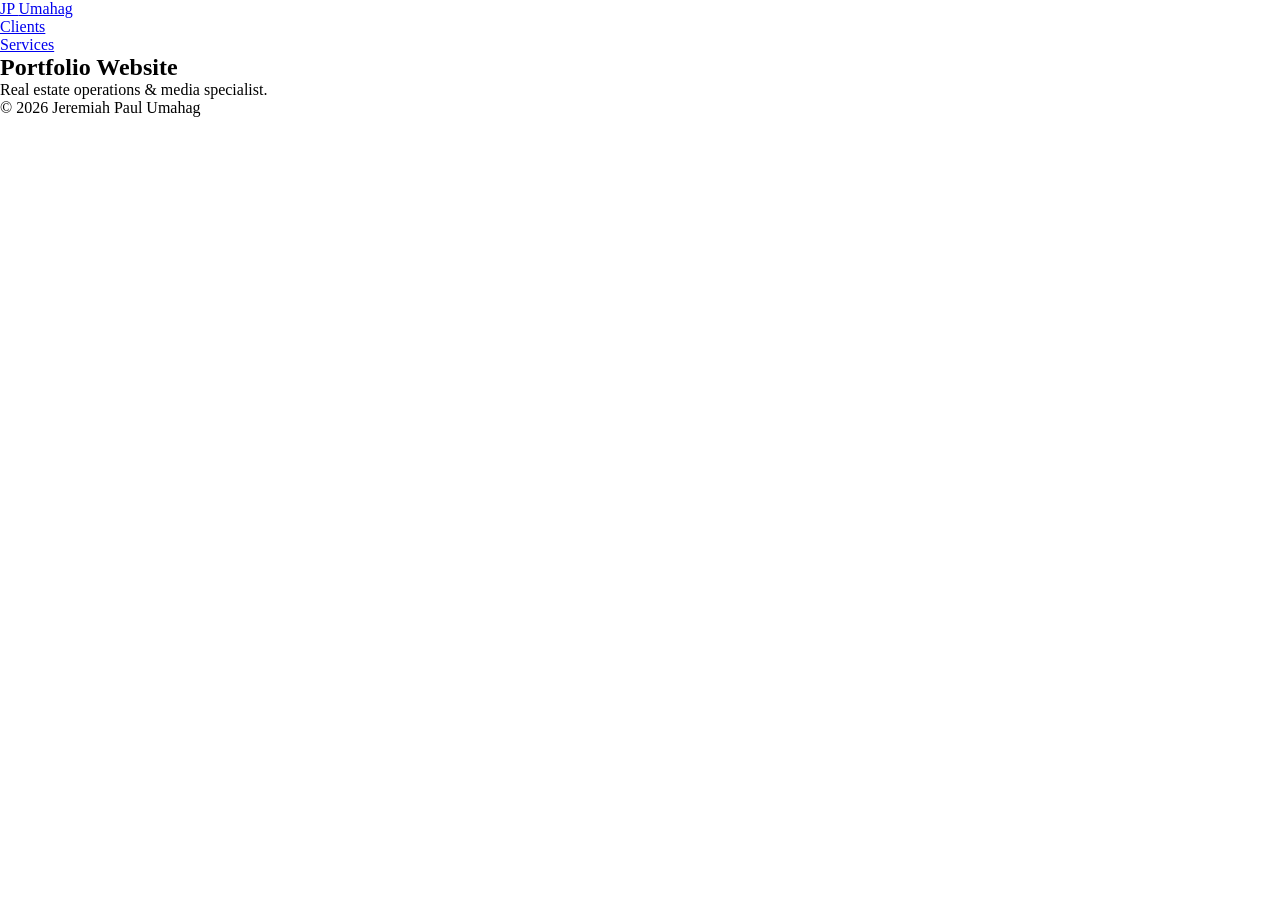
==== index.html @ 82531656 "Initial portfolio setup - copied from jpiuportfolio02" ====
<!DOCTYPE html>
<html lang="en">
<head>
  <meta charset="UTF-8"/>
  <link rel="stylesheet" href="chatbot.css">
  <!-- Google tag (gtag.js) -->
  <script async src="https://www.googletagmanager.com/gtag/js?id=G-P2B50DGMSV"></script>
  <script>
    window.dataLayer = window.dataLayer || [];
    function gtag(){dataLayer.push(arguments);}
    gtag('js', new Date());
    gtag('config', 'G-P2B50DGMSV');
  </script>
  <meta name="viewport" content="width=device-width,initial-scale=1.0"/>
  <title>Jeremiah Paul Umahag — Real Estate Operations & Executive Support Specialist</title>
  <style>
    *,*::before,*::after{box-sizing:border-box;margin:0;padding:0}
    :root{
      --bg:#120F1F;--bg-mid:#171129;--bg-card:#221A4B;
      --violet:#7C3AED;--purple:#A855F7;--lilac:#C084FC;
      --gold:#F59E0B;--gold-dim:#D97706;
      --white:#F8FAFC;--slate:#9CA3AF;--slate-light:#D1D5DB;
      --border-p:rgba(168,85,247,0.22);
      --glow-purple:rgba(168,85,247,0.6);
      --glow-gold:rgba(245,158,11,0.6);
      --black:#111111;--black-alt:#1a1a1a;
      --white-prime:#FFFFFF;
      --silver:#E5E5E5;--silver-dark:#D4D4D4;
      --glow-silver:rgba(229,229,229,0.5);
    }
  </style>
</head>
<body>
<nav><a class="logo" href="index.html">JP <span>Umahag</span></a><ul class="links"><li><a href="clients.html">Clients</a></li><li><a href="services.html">Services</a></li></ul></nav>
<main><section class="hero"><div class="wrap"><h1>Portfolio Website</h1><p>Real estate operations & media specialist.</p></div></section></main>
<footer><div class="wrap">&copy; 2026 Jeremiah Paul Umahag</div></footer>
<script src="chatbot.js" defer></script>
</body>
</html>
---- chatbot.css ----
.ai-chat-launcher{position:fixed;right:20px;bottom:20px;z-index:2147483647;width:58px;height:58px;border:1px solid #f59e0b;background:#191522;color:#fff;border-radius:50%;display:grid;place-items:center;cursor:pointer;transition:all .3s;box-shadow:0 4px 12px rgba(0,0,0,.5)}.ai-chat-launcher:hover{border-color:#fff;box-shadow:0 6px 16px rgba(245,158,11,.4)}.ai-chat-launcher svg{width:24px;height:24px;fill:currentColor}.ai-chat-window{position:fixed;right:20px;bottom:90px;z-index:2147483646;width:380px;max-height:600px;background:#191522;border:1px solid rgba(229,229,229,.2);border-radius:16px;display:flex;flex-direction:column;box-shadow:0 10px 40px rgba(0,0,0,.6);transform:translateY(20px);opacity:0;pointer-events:none;transition:all .3s}.ai-chat-window.is-open{transform:translateY(0);opacity:1;pointer-events:auto}.ai-chat-header{padding:16px;border-bottom:1px solid rgba(229,229,229,.2);display:flex;justify-content:space-between;align-items:center}.ai-chat-title{font-weight:700;color:#fff;font-size:15px}.ai-chat-status{font-size:12px;color:rgba(229,229,229,.6);margin-top:2px}.ai-chat-close{background:none;border:none;color:rgba(229,229,229,.6);font-size:20px;cursor:pointer;transition:color .2s}.ai-chat-close:hover{color:#fff}.ai-chat-messages{flex:1;overflow-y:auto;padding:16px;display:flex;flex-direction:column;gap:12px}.ai-chat-message{padding:10px 14px;border-radius:10px;font-size:13px;line-height:1.5;word-wrap:break-word}.ai-chat-message.user{background:rgba(245,158,11,.2);color:#fff;margin-left:20px;border-radius:10px 0 10px 10px}.ai-chat-message.assistant{background:rgba(229,229,229,.1);color:rgba(229,229,229,.9);margin-right:20px;border-radius:0 10px 10px 10px}.ai-chat-message.typing span{display:inline-block;width:8px;height:8px;background:rgba(229,229,229,.6);border-radius:50%;margin:0 2px;animation:chat-blink .6s infinite}.ai-chat-message.typing span:nth-child(2){animation-delay:.2s}.ai-chat-message.typing span:nth-child(3){animation-delay:.4s}@keyframes chat-blink{0%,100%{opacity:.3}50%{opacity:1}}.ai-chat-form{display:flex;gap:8px;padding:12px;border-top:1px solid rgba(229,229,229,.2)}.ai-chat-input{flex:1;padding:8px 12px;background:rgba(17,17,17,.5);border:1px solid rgba(229,229,229,.2);border-radius:6px;color:#fff;font-size:12px;outline:none}.ai-chat-input::placeholder{color:rgba(229,229,229,.4)}.ai-chat-input:focus{border-color:rgba(245,158,11,.5);box-shadow:0 0 8px rgba(245,158,11,.2)}.ai-chat-send{padding:8px 14px;background:rgba(245,158,11,.2);border:1px solid rgba(245,158,11,.4);color:#f59e0b;border-radius:6px;font-weight:600;font-size:12px;cursor:pointer;transition:all .2s}.ai-chat-send:hover:not(:disabled){background:rgba(245,158,11,.35);border-color:rgba(245,158,11,.6);color:#fff}.ai-chat-send:disabled{opacity:.5;cursor:not-allowed}@media(max-width:480px){.ai-chat-window{width:calc(100vw - 40px);max-height:50vh}}
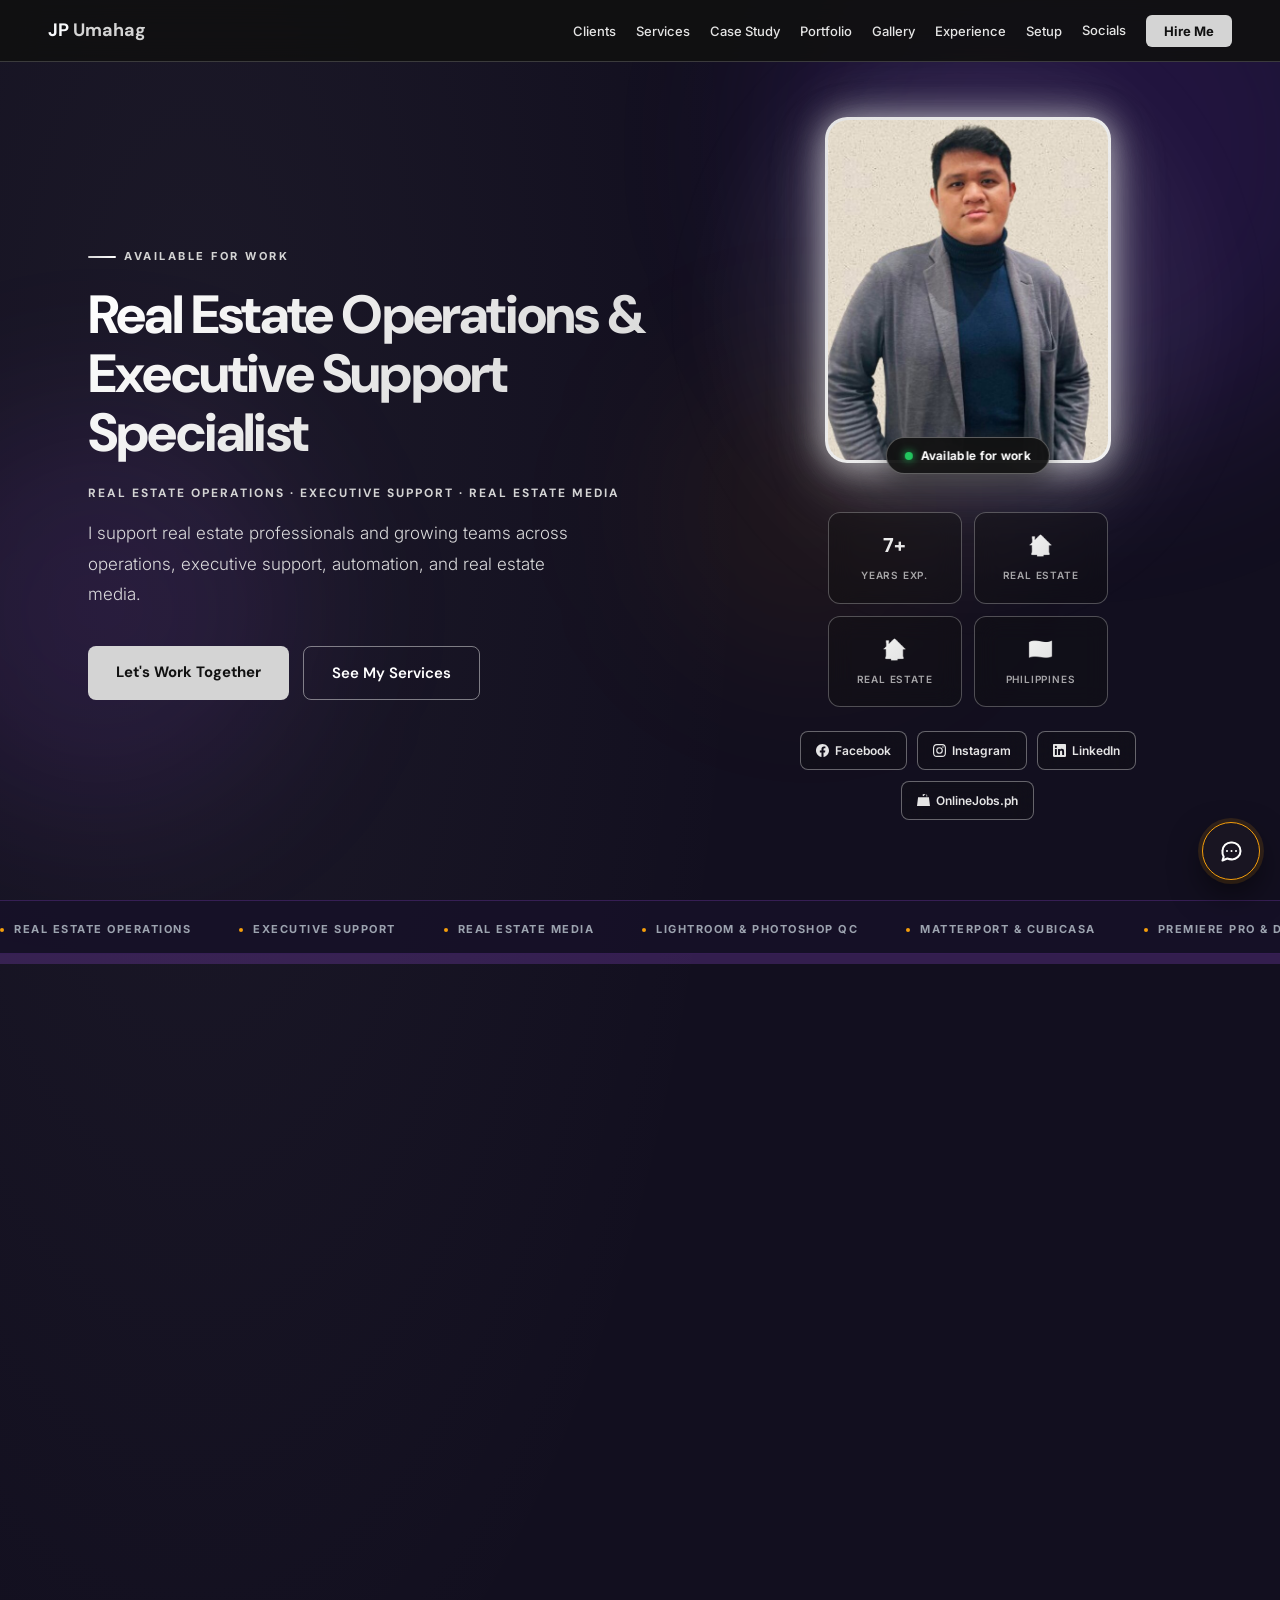
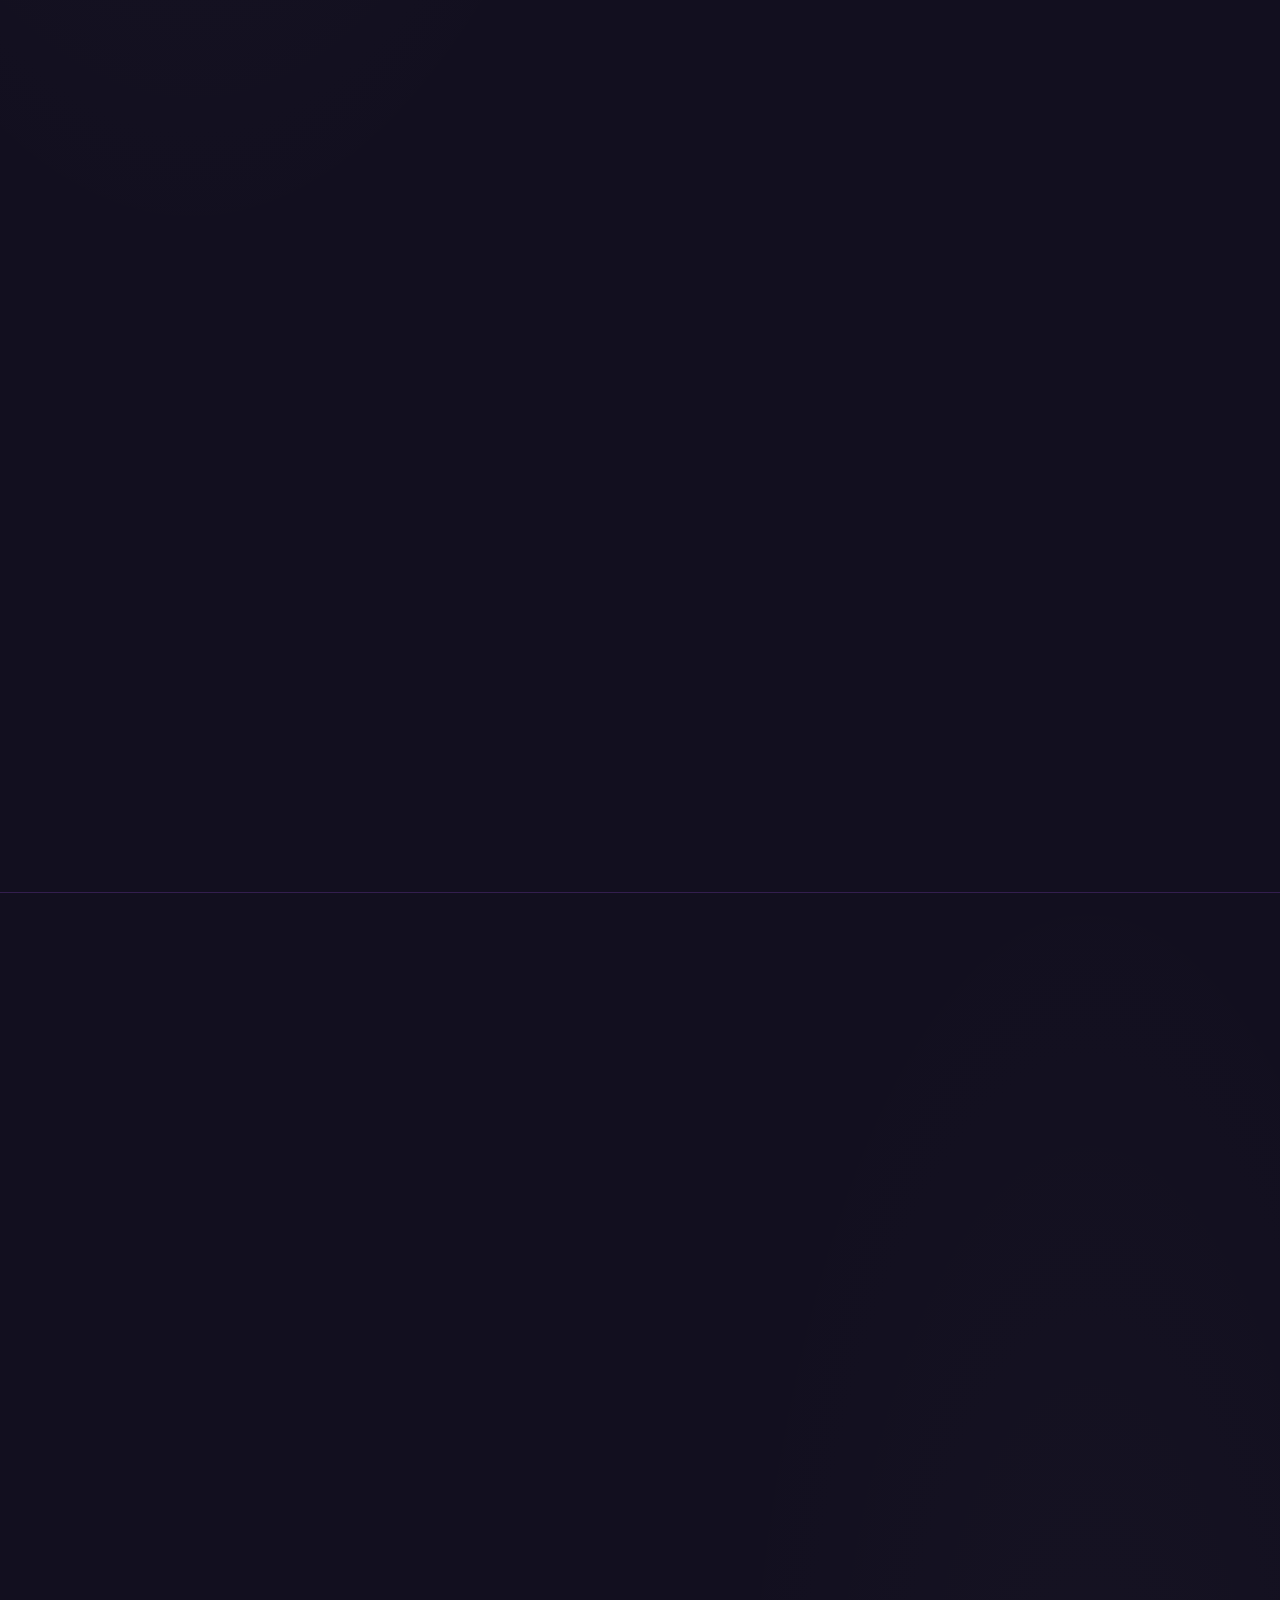
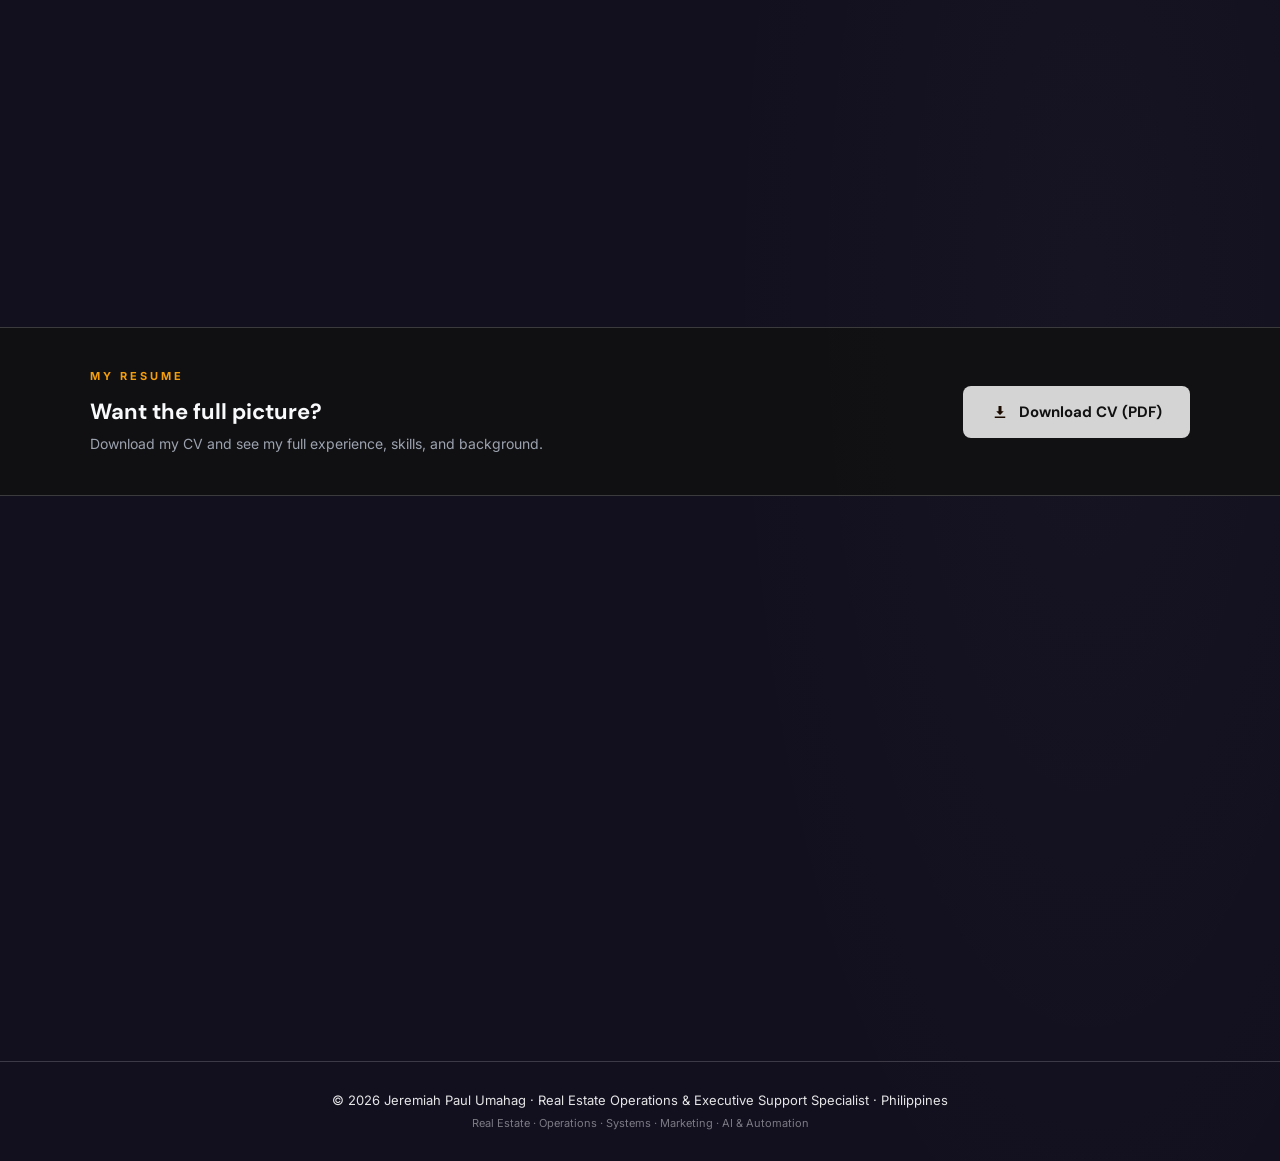
==== commit eebed9de: "Add files via upload" ====
--- a/index.html
+++ b/index.html
@@ -12,7 +12,11 @@
     gtag('config', 'G-P2B50DGMSV');
   </script>
   <meta name="viewport" content="width=device-width,initial-scale=1.0"/>
-  <title>Jeremiah Paul Umahag — Real Estate Operations & Executive Support Specialist</title>
+  <title>Jeremiah Paul Umahag — Real Estate Operations &amp; Executive Support Specialist</title>
+  <link rel="icon" type="image/svg+xml" href="[data-uri]">
+  <link rel="shortcut icon" type="image/svg+xml" href="[data-uri]">
+  <link rel="apple-touch-icon" href="[data-uri]">
+  <link href="https://fonts.googleapis.com/css2?family=DM+Sans:wght@300;400;500;600;700&family=Inter:wght@300;400;500&display=swap" rel="stylesheet"/>
   <style>
     *,*::before,*::after{box-sizing:border-box;margin:0;padding:0}
     :root{
@@ -23,17 +27,1165 @@
       --border-p:rgba(168,85,247,0.22);
       --glow-purple:rgba(168,85,247,0.6);
       --glow-gold:rgba(245,158,11,0.6);
+      /* SLEEK PLATINUM PALETTE */
       --black:#111111;--black-alt:#1a1a1a;
       --white-prime:#FFFFFF;
       --silver:#E5E5E5;--silver-dark:#D4D4D4;
       --glow-silver:rgba(229,229,229,0.5);
     }
+    html{scroll-behavior:smooth}
+    body{
+      background:
+        radial-gradient(ellipse 80% 60% at 15% 10%,rgba(212,212,212,.05) 0%,transparent 55%),
+        radial-gradient(ellipse 60% 50% at 85% 80%,rgba(229,229,229,.02) 0%,transparent 50%),
+        #120F1F;
+      color:var(--white-prime);font-family:'Inter',sans-serif;font-size:16px;line-height:1.6;overflow-x:hidden
+    }
+
+    /* ORBS */
+    .go{position:fixed;border-radius:50%;filter:blur(80px);pointer-events:none;z-index:0;animation:fO 10s ease-in-out infinite}
+    .go1{width:600px;height:600px;background:rgba(124,58,237,.15);top:-150px;right:-100px}
+    .go2{width:400px;height:400px;background:rgba(168,85,247,.1);bottom:10%;left:-100px;animation-delay:-4s}
+    .go3{width:300px;height:300px;background:rgba(245,158,11,.06);top:40%;right:25%;animation-delay:-7s;animation-duration:14s}
+    @keyframes fO{0%,100%{transform:translate(0,0) scale(1);opacity:.8}33%{transform:translate(30px,-40px) scale(1.08);opacity:1}66%{transform:translate(-20px,20px) scale(.95);opacity:.7}}
+
+    /* NAV */
+    nav{position:fixed;top:0;left:0;right:0;z-index:200;display:flex;justify-content:space-between;align-items:center;padding:16px 48px;background:rgba(17,17,17,.92);backdrop-filter:blur(16px);border-bottom:1px solid rgba(229,229,229,.2)}
+    .nav-logo{font-family:'DM Sans',sans-serif;font-weight:700;font-size:18px;color:var(--white)}
+    .nav-logo span{color:var(--silver-dark)}
+    .nav-links{display:flex;gap:20px;list-style:none;align-items:center}
+    .nav-links a{color:var(--silver);text-decoration:none;font-size:13px;font-weight:500;transition:color .2s;white-space:nowrap}
+    .nav-links a:hover{color:var(--silver-dark)}
+    .nav-li svg{width:13px;height:13px;fill:currentColor}
+    .nav-li{display:inline-flex;align-items:center;gap:5px}
+    .nav-cta{background:var(--silver-dark)!important;color:var(--black)!important;padding:8px 18px;border-radius:6px;font-weight:700!important;transition:background .2s,transform .15s,box-shadow .2s!important}
+    .nav-cta:hover{background:var(--white-prime)!important;transform:translateY(-1px);box-shadow:0 4px 16px rgba(212,212,212,.35)!important}
+
+    /* HAMBURGER */
+    .hbg{display:none;flex-direction:column;gap:5px;cursor:pointer;background:none;border:none;padding:6px;z-index:210}
+    .hbg span{display:block;width:24px;height:2px;background:var(--white);border-radius:2px;transition:transform .3s,opacity .3s}
+    .hbg.open span:nth-child(1){transform:translateY(7px) rotate(45deg)}
+    .hbg.open span:nth-child(2){opacity:0}
+    .hbg.open span:nth-child(3){transform:translateY(-7px) rotate(-45deg)}
+
+    /* MOBILE DRAWER */
+    .mob-menu{display:none;position:fixed;inset:0;z-index:190;background:rgba(17,17,17,.97);backdrop-filter:blur(20px);flex-direction:column;align-items:center;justify-content:center;gap:6px;padding:100px 32px 32px;transform:translateY(-100%);transition:transform .35s cubic-bezier(.23,1,.32,1)}
+    .mob-menu.open{transform:translateY(0)}
+    .mob-menu a{display:block;width:100%;text-align:center;color:var(--white-prime);text-decoration:none;font-family:'DM Sans',sans-serif;font-size:22px;font-weight:600;padding:14px 0;border-bottom:1px solid rgba(229,229,229,.2);transition:color .2s}
+    .mob-menu a:hover{color:var(--silver-dark)}
+    .mob-menu a:last-of-type{border-bottom:none}
+    .mob-cta{background:var(--silver-dark)!important;color:var(--black)!important;border-radius:10px;margin-top:12px;font-size:18px!important;font-weight:700!important}
+    .mob-socials{display:flex;gap:12px;margin-top:20px;flex-wrap:wrap;justify-content:center}
+    .mob-socials a{display:inline-flex!important;align-items:center;gap:6px;font-size:13px!important;width:auto!important;padding:9px 14px!important;border:1px solid rgba(229,229,229,.25);border-radius:8px;color:var(--silver)!important;border-bottom:none!important;transition:border-color .2s,color .2s!important}
+    .mob-socials a:hover{border-color:var(--silver-dark)!important;color:var(--silver-dark)!important}
+    .mob-socials svg{width:13px;height:13px;fill:currentColor;flex-shrink:0}
+
+    /* BUTTONS */
+    .btn-g{background:var(--silver-dark);color:var(--black);padding:14px 28px;border-radius:8px;font-family:'DM Sans',sans-serif;font-weight:700;font-size:15px;text-decoration:none;display:inline-block;border:none;cursor:pointer;transition:background .3s cubic-bezier(.23,1,.32,1),transform .3s cubic-bezier(.23,1,.32,1),box-shadow .3s}
+    .btn-g:hover{background:var(--white-prime);transform:translateY(-4px) scale(1.02);box-shadow:0 12px 32px rgba(212,212,212,.5),0 0 20px rgba(212,212,212,.3)}
+    .btn-g:active{transform:translateY(-2px) scale(0.98)}
+    .btn-o{background:transparent;color:var(--white-prime);padding:14px 28px;border-radius:8px;font-family:'DM Sans',sans-serif;font-weight:600;font-size:15px;text-decoration:none;display:inline-block;border:1.5px solid rgba(229,229,229,.5);transition:border-color .3s cubic-bezier(.23,1,.32,1),color .3s cubic-bezier(.23,1,.32,1),transform .3s cubic-bezier(.23,1,.32,1),box-shadow .3s}
+    .btn-o:hover{border-color:var(--silver-dark);color:var(--silver-dark);transform:translateY(-4px) scale(1.02);box-shadow:0 12px 32px rgba(212,212,212,.2)}
+    .btn-o:active{transform:translateY(-2px) scale(0.98)}
+    .btn-sm{padding:9px 18px!important;font-size:13px!important}
+
+    /* HERO */
+    .hero{position:relative;z-index:1;min-height:100vh;display:grid;grid-template-columns:1.15fr .85fr;align-items:center;padding:100px 48px 60px;gap:48px;max-width:1200px;margin:0 auto}
+    .eyebrow{display:inline-flex;align-items:center;gap:8px;font-size:11px;font-weight:700;letter-spacing:2.5px;text-transform:uppercase;color:var(--silver-dark);margin-bottom:20px}
+    .eyebrow::before{content:'';display:block;width:28px;height:2px;background:linear-gradient(90deg,var(--silver-dark),var(--white-prime));border-radius:1px;animation:glowPulse 2s ease-in-out infinite}
+    @keyframes glowPulse{0%,100%{opacity:.7;box-shadow:0 0 8px var(--glow-silver)}50%{opacity:1;box-shadow:0 0 16px var(--glow-silver)}}
+    h1{font-family:'DM Sans',sans-serif;font-size:clamp(36px,4.2vw,60px);font-weight:800;line-height:1.1;letter-spacing:-1.8px;margin-bottom:16px;background:linear-gradient(135deg,var(--white-prime) 0%,var(--silver) 50%,var(--silver-dark) 100%);-webkit-background-clip:text;-webkit-text-fill-color:transparent;background-clip:text;animation:gradientShift 4s ease infinite}
+    @keyframes gradientShift{0%,100%{background-position:0% 50%}50%{background-position:100% 50%}}
+    .hcap{display:inline-block;font-family:'DM Sans',sans-serif;font-size:12px;font-weight:700;letter-spacing:2px;text-transform:uppercase;color:var(--silver-dark);margin-bottom:16px;line-height:1.5}
+    .hsub{font-size:17px;color:var(--silver);max-width:500px;margin-bottom:36px;line-height:1.8;font-weight:300;opacity:0.95}
+    .hact{display:flex;gap:14px;flex-wrap:wrap}
+
+    /* HERO RIGHT */
+    .hr{display:flex;flex-direction:column;align-items:center;gap:24px;position:relative}
+    .pglow{position:absolute;width:400px;height:460px;top:-40px;left:50%;transform:translateX(-50%);border-radius:50%;background:radial-gradient(ellipse at 50% 50%,rgba(229,229,229,.25) 0%,rgba(229,229,229,.1) 40%,transparent 70%);filter:blur(40px);animation:glowExpand 6s ease-in-out infinite;z-index:0;box-shadow:0 0 30px var(--glow-silver)}
+    @keyframes glowExpand{0%,100%{opacity:.25;transform:translateX(-50%) scale(1)}50%{opacity:.4;transform:translateX(-50%) scale(1.15)}}
+    .pw{position:relative;width:280px;height:340px;z-index:1}
+    .pw::after{content:'';position:absolute;inset:-3px;border-radius:22px;background:linear-gradient(135deg,#E5E5E5,#FFFFFF,#E5E5E5);background-size:300% 300%;animation:shiftGrad 5s ease infinite;z-index:1;box-shadow:0 0 30px var(--glow-silver),0 0 60px rgba(229,229,229,.3)}
+    @keyframes shiftGrad{0%{background-position:0% 50%;box-shadow:0 0 30px var(--glow-silver),0 0 60px rgba(229,229,229,.3)}50%{background-position:100% 50%;box-shadow:0 0 60px rgba(229,229,229,.3),0 0 30px var(--glow-silver)}100%{background-position:0% 50%;box-shadow:0 0 30px var(--glow-silver),0 0 60px rgba(229,229,229,.3)}}
+    .pi{position:relative;z-index:2;width:100%;height:100%;border-radius:20px;overflow:hidden;transition:transform .4s cubic-bezier(.23,1,.32,1),box-shadow .4s;box-shadow:0 20px 60px rgba(229,229,229,.25),0 8px 32px rgba(212,212,212,.15);backdrop-filter:blur(2px)}
+    .pw:hover .pi{transform:translateY(-8px) scale(1.02);box-shadow:0 32px 80px rgba(229,229,229,.4),0 12px 48px rgba(212,212,212,.25)}
+    .pi img{width:100%;height:100%;object-fit:cover;object-position:top center;display:block}
+    .bdg{position:absolute;bottom:-14px;left:50%;transform:translateX(-50%);z-index:3;background:rgba(17,17,17,.92);backdrop-filter:blur(20px);border:1px solid rgba(229,229,229,.35);border-radius:100px;padding:8px 18px;display:flex;align-items:center;gap:8px;white-space:nowrap;box-shadow:0 8px 24px rgba(0,0,0,.5),0 0 16px rgba(229,229,229,.15)}
+    .bdg-dot{width:8px;height:8px;background:#22C55E;border-radius:50%;animation:pulse 2s ease infinite;box-shadow:0 0 8px #22C55E;flex-shrink:0}
+    @keyframes pulse{0%,100%{opacity:1;transform:scale(1);box-shadow:0 0 8px #22C55E}50%{opacity:.6;transform:scale(.8);box-shadow:0 0 16px #22C55E}}
+    .bdg-txt{font-size:12px;font-weight:700;color:var(--white-prime);letter-spacing:.3px}
+    .hstats{display:grid;grid-template-columns:1fr 1fr;gap:12px;width:100%;max-width:280px;margin-top:28px;position:relative;z-index:1}
+    .sp{background:rgba(17,17,17,.4);border:1.5px solid rgba(229,229,229,.3);border-radius:12px;padding:16px 14px;text-align:center;backdrop-filter:blur(12px);transition:transform .3s,border-color .3s,box-shadow .3s,background .3s;cursor:default}
+    .sp:hover{transform:translateY(-6px);border-color:var(--silver-dark);background:rgba(17,17,17,.6);box-shadow:0 12px 32px rgba(229,229,229,.25),0 0 20px rgba(212,212,212,.2),inset 0 1px 12px rgba(229,229,229,.1)}
+    .sp .v{font-family:'DM Sans',sans-serif;font-size:20px;font-weight:800;background:linear-gradient(135deg,var(--white-prime),var(--silver-dark));-webkit-background-clip:text;-webkit-text-fill-color:transparent;background-clip:text;display:block}
+    .sp .l{font-size:10px;color:rgba(229,229,229,0.7);font-weight:600;text-transform:uppercase;letter-spacing:.8px;margin-top:3px}
+    .socl{display:flex;gap:10px;flex-wrap:wrap;justify-content:center;position:relative;z-index:1}
+    .sl{display:inline-flex;align-items:center;gap:6px;padding:9px 15px;border-radius:8px;background:rgba(17,17,17,.3);border:1.5px solid rgba(229,229,229,.4);color:var(--silver);text-decoration:none;font-size:12px;font-weight:600;backdrop-filter:blur(10px);transition:border-color .3s,color .3s,transform .3s,box-shadow .3s,background .3s}
+    .sl:hover{border-color:var(--silver-dark);color:var(--white-prime);transform:translateY(-3px);background:rgba(229,229,229,.1);box-shadow:0 8px 24px rgba(229,229,229,.2),0 0 16px rgba(229,229,229,.1)}
+    .sl svg{width:13px;height:13px;fill:currentColor;flex-shrink:0;transition:transform .3s}
+
+    /* TICKER */
+    .tkw{position:relative;z-index:1;background:rgba(23,17,41,.85);border-top:1px solid var(--border-p);border-bottom:1px solid var(--border-p);padding:13px 0;overflow:hidden;white-space:nowrap}
+    .tkt{display:inline-flex;gap:48px;animation:tk 32s linear infinite}
+    .tki{font-size:11px;font-weight:700;letter-spacing:1.5px;text-transform:uppercase;color:var(--slate);display:inline-flex;align-items:center;gap:10px}
+    .tkd{width:4px;height:4px;background:var(--gold);border-radius:50%;flex-shrink:0}
+    @keyframes tk{0%{transform:translateX(0)}100%{transform:translateX(-50%)}}
+
+    /* SECTIONS */
+    .sw{position:relative;z-index:1;padding:80px 48px;max-width:1100px;margin:0 auto}
+    .sl-lbl{font-size:11px;font-weight:700;letter-spacing:3px;text-transform:uppercase;color:var(--gold);margin-bottom:12px}
+    h2{font-family:'DM Sans',sans-serif;font-size:clamp(24px,3vw,36px);font-weight:700;letter-spacing:-.8px;line-height:1.15;margin-bottom:16px}
+    .si{color:var(--slate-light);font-size:16px;line-height:1.75;max-width:680px;margin-bottom:48px}
+    hr.dv{border:none;border-top:1px solid var(--border-p);margin:0}
+
+    /* CARDS */
+    .card{background:rgba(17,17,17,.65);border:1px solid rgba(229,229,229,.25);border-radius:14px;padding:24px;backdrop-filter:blur(8px);transition:border-color .25s,transform .25s,box-shadow .25s}
+    .card:hover{border-color:var(--silver-dark);transform:translateY(-4px);box-shadow:0 12px 36px rgba(212,212,212,.2),0 4px 12px rgba(229,229,229,.1)}
+
+    /* SUPPORTS BANNER */
+    .sup{position:relative;z-index:1;background:linear-gradient(135deg,rgba(229,229,229,.08),rgba(212,212,212,.05));border-top:1px solid rgba(229,229,229,.2);border-bottom:1px solid rgba(229,229,229,.2);padding:36px 48px}
+    .sup-in{max-width:1100px;margin:0 auto;display:flex;align-items:center;justify-content:space-between;flex-wrap:wrap;gap:32px}
+    .sup-l .stag{display:inline-flex;align-items:center;gap:6px;font-size:11px;font-weight:700;letter-spacing:2px;text-transform:uppercase;color:var(--silver-dark);margin-bottom:12px}
+    .sup-l .stag::before{content:'';width:6px;height:6px;background:#22C55E;border-radius:50%;animation:pu 2s ease infinite}
+    .sup-l h3{font-family:'DM Sans',sans-serif;font-size:20px;font-weight:700;color:var(--white);margin-bottom:8px}
+    .sup-l p{font-size:14px;color:var(--slate-light);max-width:560px;line-height:1.7}
+    .sup-tags{display:flex;flex-wrap:wrap;gap:8px}
+    .stg{background:rgba(168,85,247,.12);border:1px solid rgba(168,85,247,.28);color:var(--lilac);font-size:12px;font-weight:600;padding:5px 13px;border-radius:100px}
+
+    /* GRIDS */
+    .g3{display:grid;grid-template-columns:repeat(3,1fr);gap:18px}
+    .g2{display:grid;grid-template-columns:repeat(2,1fr);gap:18px}
+    .g2c{display:grid;grid-template-columns:1fr 1fr;gap:18px}
+
+    /* WHAT I DO */
+    .wc .wi{font-size:28px;margin-bottom:14px;display:block}
+    .wc h3{font-family:'DM Sans',sans-serif;font-size:15px;font-weight:700;color:var(--white);margin-bottom:8px}
+    .wc p{font-size:13px;color:var(--slate-light);line-height:1.65}
+    .wc .wn{font-size:12px;color:var(--gold);font-weight:600;margin-top:10px;font-style:italic}
+
+    /* RE OPS */
+    .roc{background:rgba(34,26,75,.65);border:1px solid var(--border-p);border-radius:14px;padding:26px;backdrop-filter:blur(8px);transition:border-color .25s,transform .25s}
+    .roc:hover{border-color:var(--gold);transform:translateY(-3px)}
+    .roc .ri{font-size:26px;margin-bottom:12px}
+    .roc h3{font-family:'DM Sans',sans-serif;font-size:16px;font-weight:700;color:var(--white);margin-bottom:14px}
+    .roc ul{list-style:none;padding:0}
+    .roc ul li{font-size:13px;color:var(--slate-light);padding:4px 0;display:flex;align-items:flex-start;gap:8px}
+    .roc ul li::before{content:"→";color:var(--purple);font-size:11px;margin-top:2px;flex-shrink:0}
+
+    /* CASE STUDY */
+    .csw{background:rgba(34,26,75,.5);border:1px solid var(--border-p);border-radius:20px;overflow:hidden}
+    .csh{background:linear-gradient(135deg,rgba(124,58,237,.2),rgba(245,158,11,.08));padding:36px 40px;border-bottom:1px solid var(--border-p)}
+    .csb-lbl{display:inline-block;background:rgba(245,158,11,.15);border:1px solid rgba(245,158,11,.3);color:var(--gold);font-size:11px;font-weight:700;letter-spacing:1.5px;text-transform:uppercase;padding:4px 12px;border-radius:100px;margin-bottom:16px}
+    .csh h3{font-family:'DM Sans',sans-serif;font-size:24px;font-weight:700;color:var(--white);margin-bottom:8px}
+    .csh p{font-size:15px;color:var(--slate-light);max-width:600px;line-height:1.7}
+    .cs-meta{display:flex;gap:24px;margin-top:20px;flex-wrap:wrap}
+    .cs-mi{font-size:13px;color:var(--slate)}
+    .cs-mi span{color:var(--lilac);font-weight:600}
+    .csbd{padding:36px 40px}
+    .cs-card{background:rgba(18,15,31,.5);border:1px solid var(--border-p);border-radius:12px;padding:20px}
+    .cs-card h4{font-family:'DM Sans',sans-serif;font-size:14px;font-weight:700;color:var(--gold);margin-bottom:12px}
+    .cs-card ul{list-style:none;padding:0}
+    .cs-card ul li{font-size:13px;color:var(--slate-light);padding:3px 0;display:flex;align-items:flex-start;gap:7px}
+    .cs-card ul li::before{content:"·";color:var(--purple);font-weight:700;flex-shrink:0}
+    .cs-res{background:linear-gradient(135deg,rgba(34,26,75,.8),rgba(124,58,237,.1));border:1px solid rgba(245,158,11,.2);border-radius:14px;padding:28px 32px}
+    .cs-res h4{font-family:'DM Sans',sans-serif;font-size:16px;font-weight:700;color:var(--gold);margin-bottom:12px}
+    .cs-res p{font-size:15px;color:var(--slate-light);line-height:1.75;font-style:italic}
+
+    /* BEFORE/AFTER */
+    .baw{background:rgba(34,26,75,.5);border:1px solid var(--border-p);border-radius:20px;overflow:hidden}
+    .bat{width:100%;border-collapse:collapse}
+    .bat thead tr{background:rgba(18,15,31,.6)}
+    .bat thead th{padding:16px 24px;text-align:left;font-size:12px;font-weight:700;letter-spacing:2px;text-transform:uppercase}
+    .bat thead th:first-child{color:var(--slate)}
+    .bat thead th:last-child{color:var(--gold)}
+    .bat tbody tr{border-top:1px solid rgba(229,229,229,.2);transition:background .2s}
+    .bat tbody tr:hover{background:rgba(212,212,212,.05)}
+    .bat td{padding:14px 24px;font-size:14px}
+    .bat td:first-child{color:var(--silver)}
+    .bat td:last-child{color:var(--white-prime);font-weight:500}
+    .baf{padding:20px 24px;background:rgba(17,17,17,.4);border-top:1px solid rgba(229,229,229,.2);font-size:14px;color:var(--silver-dark);font-style:italic;text-align:center}
+
+    /* SERVICES */
+    .sg{display:grid;grid-template-columns:repeat(3,1fr);gap:18px;margin-bottom:52px}
+    .sc{background:rgba(17,17,17,.65);border:1px solid rgba(229,229,229,.25);border-radius:14px;padding:26px;backdrop-filter:blur(8px);transition:border-color .25s,transform .25s,box-shadow .25s}
+    .sc:hover{border-color:var(--silver-dark);transform:translateY(-5px);box-shadow:0 12px 36px rgba(212,212,212,.25)}
+    .sc .si2{font-size:30px;margin-bottom:14px}
+    .sc h3{font-family:'DM Sans',sans-serif;font-size:16px;font-weight:700;margin-bottom:6px}
+    .sc .st{font-size:12px;color:var(--silver-dark);font-weight:600;margin-bottom:14px}
+    .sc ul{list-style:none;padding:0}
+    .sc ul li{font-size:13px;color:var(--silver);padding:3px 0;display:flex;align-items:flex-start;gap:8px;line-height:1.5}
+    .sc ul li::before{content:"→";color:var(--silver-dark);font-size:11px;margin-top:2px;flex-shrink:0}
+    .sc-w{grid-column:1/-1;background:linear-gradient(135deg,rgba(17,17,17,.8),rgba(212,212,212,.08));border-color:rgba(229,229,229,.2)}
+    .sc-w .s-cols{display:grid;grid-template-columns:repeat(3,1fr);gap:8px;margin-top:8px}
+
+    /* AI */
+    .ac{background:rgba(17,17,17,.65);border:1px solid rgba(229,229,229,.25);border-radius:14px;padding:26px;backdrop-filter:blur(8px);transition:border-color .25s,transform .25s}
+    .ac:hover{border-color:var(--silver-dark);transform:translateY(-4px)}
+    .ac h3{font-family:'DM Sans',sans-serif;font-size:15px;font-weight:700;color:var(--white-prime);margin-bottom:12px}
+    .ac ul{list-style:none;padding:0}
+    .ac ul li{font-size:13px;color:var(--silver);padding:3px 0;display:flex;align-items:flex-start;gap:7px}
+    .ac ul li::before{content:"·";color:var(--silver-dark);font-weight:700}
+    .ac-h{grid-column:1/-1;background:linear-gradient(135deg,rgba(212,212,212,.12),rgba(17,17,17,.8));border-color:rgba(229,229,229,.3)}
+    .ac-h p{font-size:15px;color:var(--silver);line-height:1.75}
+    .ac-h strong{color:var(--white-prime)}
+
+    /* SOP FLOW */
+    .sop-f{display:flex;align-items:center;margin:32px 0;flex-wrap:wrap;gap:0}
+    .sop-s{background:rgba(17,17,17,.7);border:1px solid rgba(229,229,229,.25);border-radius:12px;padding:16px 20px;text-align:center;flex:1;min-width:120px;transition:border-color .2s,transform .2s}
+    .sop-s:hover{border-color:var(--silver-dark);transform:translateY(-3px)}
+    .sop-s .si3{font-size:24px;display:block;margin-bottom:8px}
+    .sop-s .sl2{font-size:12px;font-weight:700;color:var(--white-prime)}
+    .sop-s .ss{font-size:11px;color:var(--silver);margin-top:3px}
+    .sop-a{color:var(--silver-dark);font-size:20px;padding:0 8px;flex-shrink:0}
+
+    /* WORK SAMPLES */
+    .smg{display:grid;grid-template-columns:repeat(2,1fr);gap:24px}
+    .smc{background:rgba(17,17,17,.65);border:1px solid rgba(229,229,229,.25);border-radius:16px;overflow:hidden;transition:border-color .3s,transform .3s,box-shadow .3s}
+    .smc:hover{border-color:var(--silver-dark);transform:translateY(-5px);box-shadow:0 16px 48px rgba(212,212,212,.25),0 4px 16px rgba(229,229,229,.1)}
+    .smt{position:relative;height:200px;overflow:hidden;background:rgba(17,17,17,.6)}
+    .smt img{width:100%;height:100%;object-fit:cover;object-position:top left;display:block;transition:transform .4s,filter .4s;filter:brightness(.92)}
+    .smc:hover .smt img{transform:scale(1.03);filter:brightness(1)}
+    .smt-ov{position:absolute;inset:0;background:linear-gradient(to bottom,transparent 40%,rgba(17,17,17,.85) 100%);pointer-events:none}
+    .smt-pl{display:flex;gap:6px;position:absolute;top:12px;left:12px}
+    .pb{font-size:10px;font-weight:700;letter-spacing:.8px;text-transform:uppercase;padding:3px 9px;border-radius:4px;backdrop-filter:blur(6px)}
+    .pb-l{background:rgba(34,197,94,.2);border:1px solid rgba(34,197,94,.4);color:#4ade80}
+    .pb-r{background:rgba(212,212,212,.2);border:1px solid rgba(212,212,212,.4);color:var(--silver-dark)}
+    .smb{padding:20px}
+    .sm-cats{display:flex;gap:6px;margin-bottom:10px;flex-wrap:wrap}
+    .sm-cat{background:rgba(212,212,212,.12);border:1px solid rgba(212,212,212,.25);color:var(--silver-dark);font-size:10px;font-weight:700;letter-spacing:1px;text-transform:uppercase;padding:3px 9px;border-radius:4px}
+    .smc h3{font-family:'DM Sans',sans-serif;font-size:15px;font-weight:700;color:var(--white-prime);margin-bottom:7px}
+    .smc p{font-size:13px;color:var(--silver);line-height:1.6}
+    .sm-meta{display:flex;gap:14px;margin-top:12px;flex-wrap:wrap}
+    .sm-mi{font-size:11px;color:var(--silver);display:flex;align-items:center;gap:4px}
+    .sm-mi strong{color:var(--white-prime)}
+    .smc-ph{background:rgba(17,17,17,.65);border:1px solid rgba(229,229,229,.25);border-radius:16px;overflow:hidden}
+    .ph-t{height:200px;display:flex;flex-direction:column;align-items:center;justify-content:center;gap:12px;background:rgba(17,17,17,.4)}
+    .ph-t .ph-i{font-size:40px;opacity:.4}
+    .ph-t p{font-size:13px;color:var(--silver);text-align:center;padding:0 24px}
+
+    /* TOOLS */
+    .tfg{display:grid;grid-template-columns:repeat(3,1fr);gap:18px}
+    .tfc{background:rgba(17,17,17,.65);border:1px solid rgba(229,229,229,.25);border-radius:14px;padding:24px;backdrop-filter:blur(8px)}
+    .tfc h3{font-family:'DM Sans',sans-serif;font-size:13px;font-weight:700;color:var(--silver-dark);letter-spacing:1.5px;text-transform:uppercase;margin-bottom:16px}
+    .tr{display:flex;align-items:center;justify-content:space-between;padding:6px 0;border-bottom:1px solid rgba(229,229,229,.1)}
+    .tr:last-child{border-bottom:none}
+    .tn{font-size:13px;color:var(--silver)}
+    .tl{font-size:10px;font-weight:700;padding:2px 8px;border-radius:100px}
+    .le{background:rgba(34,197,94,.12);color:#4ade80;border:1px solid rgba(34,197,94,.25)}
+    .lw{background:rgba(212,212,212,.1);color:var(--silver-dark);border:1px solid rgba(212,212,212,.2)}
+
+    /* WHY */
+    .wg{display:grid;grid-template-columns:1fr 1fr;gap:40px;align-items:start}
+    .wl{list-style:none;padding:0;display:flex;flex-direction:column;gap:13px}
+    .wl li{display:flex;align-items:flex-start;gap:13px;font-size:15px;color:var(--silver);line-height:1.6}
+    .wck{width:22px;height:22px;background:rgba(212,212,212,.15);border-radius:50%;display:flex;align-items:center;justify-content:center;flex-shrink:0;margin-top:1px;font-size:11px;color:var(--silver-dark);font-weight:700}
+    .ic{background:rgba(17,17,17,.65);border:1px solid rgba(229,229,229,.25);border-radius:16px;padding:30px;backdrop-filter:blur(8px)}
+    .ic h3{font-family:'DM Sans',sans-serif;font-size:18px;font-weight:700;margin-bottom:18px;color:var(--white-prime)}
+    .ctags{display:flex;flex-wrap:wrap;gap:9px}
+    .ctag{background:rgba(212,212,212,.12);border:1px solid rgba(212,212,212,.28);color:var(--silver-dark);font-size:13px;font-weight:600;padding:6px 15px;border-radius:100px;transition:background .2s,border-color .2s,transform .2s;cursor:default}
+    .ctag:hover{background:rgba(212,212,212,.22);border-color:var(--silver);transform:translateY(-2px)}
+
+    /* EXPERIENCE */
+    .ei{display:grid;grid-template-columns:220px 1fr;gap:32px;padding:30px 0;border-bottom:1px solid rgba(229,229,229,.2)}
+    .ei:first-child{border-top:1px solid rgba(229,229,229,.2)}
+    .ep{font-size:12px;font-weight:700;color:var(--silver-dark);margin-bottom:5px}
+    .ec{font-size:13px;color:var(--silver);font-weight:500}
+    .er{font-family:'DM Sans',sans-serif;font-size:17px;font-weight:700;color:var(--white-prime);margin-bottom:10px;line-height:1.3}
+    .ed{font-size:14px;color:var(--silver);line-height:1.7}
+    .etg{display:flex;flex-wrap:wrap;gap:7px;margin-top:12px}
+    .et{font-size:11px;font-weight:600;color:var(--silver-dark);background:rgba(212,212,212,.1);border:1px solid rgba(212,212,212,.2);border-radius:4px;padding:3px 9px}
+
+    /* CV STRIP */
+    .cvs{position:relative;z-index:1;background:rgba(17,17,17,.85);border-top:1px solid rgba(229,229,229,.2);border-bottom:1px solid rgba(229,229,229,.2);padding:40px 48px}
+    .cvsi{max-width:1100px;margin:0 auto;display:flex;align-items:center;justify-content:space-between;flex-wrap:wrap;gap:24px}
+
+    /* CONTACT */
+    .cw{background:rgba(17,17,17,.65);border:1px solid rgba(229,229,229,.25);border-radius:20px;padding:56px;text-align:center;position:relative;overflow:hidden;backdrop-filter:blur(12px)}
+    .cw::before{content:'';position:absolute;top:-80px;left:50%;transform:translateX(-50%);width:360px;height:360px;background:radial-gradient(circle,rgba(212,212,212,.15),transparent 70%);pointer-events:none}
+    .cl-links{display:flex;justify-content:center;gap:10px;flex-wrap:wrap;margin-top:32px}
+    .cl{display:inline-flex;align-items:center;gap:8px;font-size:13px;color:var(--silver);text-decoration:none;padding:10px 16px;border:1px solid rgba(229,229,229,.25);border-radius:8px;font-weight:500;transition:border-color .2s,color .2s,transform .2s,box-shadow .2s}
+    .cl:hover{border-color:var(--silver-dark);color:var(--silver-dark);transform:translateY(-2px);box-shadow:0 4px 14px rgba(212,212,212,.15)}
+
+    footer{position:relative;z-index:1;text-align:center;padding:28px 48px;font-size:13px;color:var(--silver);border-top:1px solid rgba(229,229,229,.2)}
+
+    /* SCROLL ANIMATIONS */
+    .fi{opacity:0;transform:translateY(22px);transition:opacity .6s ease,transform .6s ease}
+    .fi.vis{opacity:1;transform:translateY(0)}
+
+    /* ENHANCED SCROLL REVEAL ANIMATIONS */
+    .animate-in{animation:smoothReveal .7s cubic-bezier(.23,1,.32,1) forwards!important}
+    @keyframes smoothReveal{
+      0%{opacity:0;transform:translateY(28px)}
+      100%{opacity:1;transform:translateY(0)}
+    }
+    
+    /* Element-specific stagger animations */
+    .card, .roc, .sc, .ac, .smc, .tfc, .ctag, .et{
+      opacity:0;
+      transform:translateY(28px);
+      transition:opacity .7s cubic-bezier(.23,1,.32,1), transform .7s cubic-bezier(.23,1,.32,1), border-color .3s ease, box-shadow .3s ease;
+    }
+    .card.animate-in, .roc.animate-in, .sc.animate-in, .ac.animate-in, .smc.animate-in, .tfc.animate-in, .ctag.animate-in, .et.animate-in{
+      opacity:1;
+      transform:translateY(0);
+    }
+    
+    section{opacity:0;transform:translateY(24px);transition:opacity .7s ease .1s, transform .7s ease .1s}
+    section.animate-in{opacity:1;transform:translateY(0)}
+    
+    h1, h2, .eyebrow, .si{opacity:0;transform:translateY(16px);transition:opacity .6s ease, transform .6s ease}
+    h1.animate-in, h2.animate-in, .eyebrow.animate-in, .si.animate-in{opacity:1;transform:translateY(0)}
+
+    /* ENHANCED BUTTON ANIMATIONS */
+    .btn-g{transition:background .3s cubic-bezier(.23,1,.32,1),transform .3s cubic-bezier(.23,1,.32,1),box-shadow .3s ease,filter .3s ease}
+    .btn-g:hover{background:var(--white-prime);transform:translateY(-4px) scale(1.02);box-shadow:0 12px 32px rgba(212,212,212,.5),0 0 20px rgba(212,212,212,.3);filter:brightness(1.1)}
+    .btn-g:active{transform:translateY(-2px) scale(0.98)}
+    
+    .btn-o{transition:border-color .3s cubic-bezier(.23,1,.32,1),color .3s cubic-bezier(.23,1,.32,1),transform .3s cubic-bezier(.23,1,.32,1),box-shadow .3s ease,background .3s ease}
+    .btn-o:hover{border-color:var(--silver-dark);color:var(--silver-dark);transform:translateY(-4px) scale(1.02);box-shadow:0 12px 32px rgba(212,212,212,.3),inset 0 0 12px rgba(212,212,212,.1);background:rgba(212,212,212,.05)}
+    .btn-o:active{transform:translateY(-2px) scale(0.98)}
+
+    /* REVEAL ON SCROLL */
+    @keyframes revealUp{from{opacity:0;transform:translateY(32px)}to{opacity:1;transform:translateY(0)}}
+    @keyframes revealLeft{from{opacity:0;transform:translateX(-32px)}to{opacity:1;transform:translateX(0)}}
+    @keyframes revealRight{from{opacity:0;transform:translateX(32px)}to{opacity:1;transform:translateX(0)}}
+    @keyframes fadeIn{from{opacity:0}to{opacity:1}}
+    @keyframes slideUp{from{transform:translateY(48px);opacity:0}to{transform:translateY(0);opacity:1}}
+    
+    /* STAGGERED CARD ANIMATIONS */
+    .card, .roc, .sc, .ac, .smc, .tfc, .ctag, .et{animation:revealUp .6s ease backwards}
+    .g3 > .card:nth-child(1), .g3 > .roc:nth-child(1), .g3 > .sc:nth-child(1), .g3 > .ac:nth-child(1), .sg > .sc:nth-child(1), .smg > .smc:nth-child(1), .tfg > .tfc:nth-child(1){animation-delay:.1s}
+    .g3 > .card:nth-child(2), .g3 > .roc:nth-child(2), .g3 > .sc:nth-child(2), .g3 > .ac:nth-child(2), .sg > .sc:nth-child(2), .smg > .smc:nth-child(2), .tfg > .tfc:nth-child(2){animation-delay:.2s}
+    .g3 > .card:nth-child(3), .g3 > .roc:nth-child(3), .g3 > .sc:nth-child(3), .g3 > .ac:nth-child(3), .sg > .sc:nth-child(3), .tfg > .tfc:nth-child(3){animation-delay:.3s}
+
+    /* SMOOTH TRANSITIONS */
+    a, button{transition:all .3s cubic-bezier(.23,1,.32,1)}
+    .nav-links a{transition:color .25s ease}
+    .nav-links a:hover{transform:translateY(-2px)}
+    
+    /* SECTION FADE IN */
+    section{opacity:0;animation:slideUp .7s ease forwards}
+    
+    /* LINK HOVER ENHANCEMENT */
+    .sl:hover svg{transform:translateX(2px)}
+    .cl:hover svg{transform:translateX(2px)}
+    .nav-links a:hover::after{content:'';position:absolute;bottom:-2px;left:0;right:0;height:1px;background:var(--gold)}
+
+    /* =========================================
+       MOBILE — FULL RESPONSIVE
+       ========================================= */
+    @media(max-width:768px){
+      /* Nav */
+      nav{padding:14px 20px}
+      .nav-links{display:none}
+      .hbg{display:flex}
+      .mob-menu{display:flex}
+
+      /* Hero */
+      .hero{grid-template-columns:1fr;padding:82px 20px 48px;min-height:auto;gap:40px}
+      .hr{display:flex;width:100%;max-width:320px;margin:0 auto}
+      .pglow{width:280px;height:280px;top:-20px}
+      .pw{width:240px;height:290px;margin:0 auto}
+      .hstats{max-width:260px;margin:28px auto 0}
+      h1{font-size:clamp(30px,7.5vw,44px);letter-spacing:-1.2px;margin-bottom:14px}
+      .eyebrow{margin-bottom:14px;font-size:10px}
+      .hcap{font-size:11px;letter-spacing:1.5px;margin-bottom:14px;display:block}
+      .hsub{font-size:15px;margin-bottom:28px;max-width:100%}
+      .hact{flex-direction:column;gap:12px}
+      .btn-g,.btn-o{width:100%;text-align:center;padding:16px 20px;font-size:16px;display:block}
+
+      /* Supports */
+      .sup{padding:24px 20px}
+      .sup-in{flex-direction:column;gap:16px}
+      .sup-l h3{font-size:16px}
+
+      /* Sections */
+      .sw{padding:48px 20px}
+      h2{font-size:clamp(22px,6vw,30px)}
+      .si{font-size:15px;margin-bottom:36px}
+
+      /* All grids -> 1 col on mobile */
+      .g3,.g2,.g2c,.sg,.tfg,.smg,.wg{grid-template-columns:1fr}
+      .sc-w .s-cols{grid-template-columns:1fr}
+
+      /* Case study */
+      .csh,.csbd{padding:20px}
+      .csh h3{font-size:17px}
+      .cs-meta{gap:10px}
+      .g2{grid-template-columns:1fr}
+
+      /* Before/After table */
+      .bat thead{display:none}
+      .bat tbody tr{display:block;padding:12px 16px}
+      .bat td{display:block;padding:3px 0;font-size:13px}
+      .bat td:first-child::before{content:"Before: ";color:var(--slate);font-weight:700}
+      .bat td:last-child::before{content:"✦ After: ";color:var(--gold);font-weight:700}
+      .baf{font-size:13px;padding:14px}
+
+      /* SOP flow */
+      .sop-f{flex-direction:column;gap:8px}
+      .sop-a{transform:rotate(90deg);padding:0;text-align:center}
+      .sop-s{min-width:unset}
+
+      /* Systems 2col */
+      .sys2c{grid-template-columns:1fr!important}
+
+      /* Work samples */
+      .smt{height:160px}
+      .ph-t{height:160px}
+
+      /* Tools */
+      .tn{font-size:12px}
+      .tl{font-size:9px}
+
+      /* Experience */
+      .ei{grid-template-columns:1fr;gap:4px}
+
+      /* CV strip */
+      .cvs{padding:24px 20px}
+      .cvsi{flex-direction:column;align-items:flex-start;gap:14px}
+      .cvsi .btn-g{width:100%;justify-content:center;display:inline-flex}
+
+      /* Contact */
+      .cw{padding:32px 20px;border-radius:14px}
+      .cl-links{flex-direction:column;align-items:stretch}
+      .cl{justify-content:center}
+
+      footer{padding:24px 20px}
+    }
+
+    @media(min-width:769px) and (max-width:1024px){
+      nav{padding:16px 28px}
+      .nav-links{gap:14px}
+      .hero{padding:100px 32px 60px}
+      .sw{padding:64px 32px}
+      .g3,.sg{grid-template-columns:repeat(2,1fr)}
+      .tfg{grid-template-columns:repeat(2,1fr)}
+      .wg{grid-template-columns:1fr}
+      .ei{grid-template-columns:160px 1fr}
+      .g2{grid-template-columns:1fr}
+      .csh,.csbd{padding:28px}
+    }
+
+    /* SEPARATE LANDING PAGES */
+    body > #currently,body > section:not(#experience):not(#setup):not(#contact){display:none!important}
+    .nav-socials{position:relative}
+    .nav-socials summary{cursor:pointer;list-style:none;color:var(--silver);font-size:13px;font-weight:500;white-space:nowrap}
+    .nav-socials summary::-webkit-details-marker{display:none}
+    .nav-social-menu{position:absolute;right:0;top:28px;min-width:150px;padding:8px;background:#191522;border:1px solid rgba(229,229,229,.25);border-radius:8px;box-shadow:0 16px 35px #0008}
+    .nav-social-menu a{display:block!important;padding:7px 10px!important;color:var(--silver)!important}
+    .nav-social-menu a:hover{color:var(--gold)!important}
   </style>
 </head>
 <body>
-<nav><a class="logo" href="index.html">JP <span>Umahag</span></a><ul class="links"><li><a href="clients.html">Clients</a></li><li><a href="services.html">Services</a></li></ul></nav>
-<main><section class="hero"><div class="wrap"><h1>Portfolio Website</h1><p>Real estate operations & media specialist.</p></div></section></main>
-<footer><div class="wrap">&copy; 2026 Jeremiah Paul Umahag</div></footer>
+<div class="go go1"></div><div class="go go2"></div><div class="go go3"></div>
+
+<!-- MOBILE DRAWER -->
+<div class="mob-menu" id="mobMenu">
+  <a href="clients.html" onclick="closeMenu()">Clients</a>
+  <a href="services.html" onclick="closeMenu()">Services</a>
+  <a href="case-study.html" onclick="closeMenu()">Case Study</a>
+  <a href="portfolio.html" onclick="closeMenu()">Portfolio</a>
+  <a href="gallery.html" onclick="closeMenu()">Gallery</a>
+  <a href="#experience" onclick="closeMenu()">Experience</a>
+  <a href="#setup" onclick="closeMenu()">Setup</a>
+  <a href="#contact" class="mob-cta" onclick="closeMenu()">Hire Me</a>
+  <div class="mob-socials">
+    <a href="https://www.linkedin.com/in/jpumahag/" target="_blank" rel="noopener"><svg viewBox="0 0 24 24"><path d="M20.447 20.452h-3.554v-5.569c0-1.328-.027-3.037-1.852-3.037-1.853 0-2.136 1.445-2.136 2.939v5.667H9.351V9h3.414v1.561h.046c.477-.9 1.637-1.85 3.37-1.85 3.601 0 4.267 2.37 4.267 5.455v6.286zM5.337 7.433a2.062 2.062 0 01-2.063-2.065 2.064 2.064 0 112.063 2.065zm1.782 13.019H3.555V9h3.564v11.452zM22.225 0H1.771C.792 0 0 .774 0 1.729v20.542C0 23.227.792 24 1.771 24h20.451C23.2 24 24 23.227 24 22.271V1.729C24 .774 23.2 0 22.222 0h.003z"/></svg>LinkedIn</a>
+    <a href="https://www.instagram.com/jp.iux/" target="_blank" rel="noopener"><svg viewBox="0 0 24 24"><path d="M12 2.163c3.204 0 3.584.012 4.85.07 3.252.148 4.771 1.691 4.919 4.919.058 1.265.069 1.645.069 4.849 0 3.205-.012 3.584-.069 4.849-.149 3.225-1.664 4.771-4.919 4.919-1.266.058-1.644.07-4.85.07-3.204 0-3.584-.012-4.849-.07-3.26-.149-4.771-1.699-4.919-4.92-.058-1.265-.07-1.644-.07-4.849 0-3.204.013-3.583.07-4.849.149-3.227 1.664-4.771 4.919-4.919 1.266-.057 1.645-.069 4.849-.069zM12 0C8.741 0 8.333.014 7.053.072 2.695.272.273 2.69.073 7.052.014 8.333 0 8.741 0 12c0 3.259.014 3.668.072 4.948.2 4.358 2.618 6.78 6.98 6.98C8.333 23.986 8.741 24 12 24c3.259 0 3.668-.014 4.948-.072 4.354-.2 6.782-2.618 6.979-6.98.059-1.28.073-1.689.073-4.948 0-3.259-.014-3.667-.072-4.947-.196-4.354-2.617-6.78-6.979-6.98C15.668.014 15.259 0 12 0zm0 5.838a6.162 6.162 0 100 12.324 6.162 6.162 0 000-12.324zM12 16a4 4 0 110-8 4 4 0 010 8zm6.406-11.845a1.44 1.44 0 100 2.881 1.44 1.44 0 000-2.881z"/></svg>Instagram</a>
+    <a href="https://www.facebook.com/jp.iux0023" target="_blank" rel="noopener"><svg viewBox="0 0 24 24"><path d="M24 12.073c0-6.627-5.373-12-12-12s-12 5.373-12 12c0 5.99 4.388 10.954 10.125 11.854v-8.385H7.078v-3.47h3.047V9.43c0-3.007 1.792-4.669 4.533-4.669 1.312 0 2.686.235 2.686.235v2.953H15.83c-1.491 0-1.956.925-1.956 1.874v2.25h3.328l-.532 3.47h-2.796v8.385C19.612 23.027 24 18.062 24 12.073z"/></svg>Facebook</a>
+  </div>
+</div>
+
+<!-- NAV -->
+<nav>
+  <div class="nav-logo">JP <span>Umahag</span></div>
+  <ul class="nav-links">
+    <li><a href="clients.html">Clients</a></li>
+    <li><a href="services.html">Services</a></li>
+    <li><a href="case-study.html">Case Study</a></li>
+    <li><a href="portfolio.html">Portfolio</a></li>
+    <li><a href="gallery.html">Gallery</a></li>
+    <li><a href="#experience">Experience</a></li>
+    <li><a href="#setup">Setup</a></li>
+    <li><details class="nav-socials"><summary>Socials</summary><div class="nav-social-menu"><a href="https://www.linkedin.com/in/jpumahag/" target="_blank" rel="noopener">LinkedIn</a><a href="https://www.facebook.com/jp.iux0023" target="_blank" rel="noopener">Facebook</a><a href="https://www.instagram.com/jp.iux/" target="_blank" rel="noopener">Instagram</a><a href="https://www.onlinejobs.ph/jobseekers/info/2666370" target="_blank" rel="noopener">OnlineJobs.ph</a></div></details></li>
+    <li><a href="#contact" class="nav-cta">Hire Me</a></li>
+  </ul>
+  <button class="hbg" id="hbg" aria-label="Menu"><span></span><span></span><span></span></button>
+</nav>
+
+<!-- HERO -->
+<div class="hero">
+  <div>
+    <div class="eyebrow">Available for work</div>
+    <h1>Real Estate Operations &amp; Executive Support Specialist</h1>
+    <div class="hcap">REAL ESTATE OPERATIONS · EXECUTIVE SUPPORT · REAL ESTATE MEDIA</div>
+    <p class="hsub">I support real estate professionals and growing teams across operations, executive support, automation, and real estate media.</p>
+    <div class="hact">
+      <a href="#contact" class="btn-g">Let's Work Together</a>
+      <a href="services.html" class="btn-o">See My Services</a>
+    </div>
+  </div>
+  <div class="hr">
+    <div class="pglow"></div>
+    <div class="pw">
+      <div class="pi"><img src="photos/profile.jpg" alt="Jeremiah Paul Umahag"></div>
+      <div class="bdg"><span class="bdg-dot"></span><span class="bdg-txt">Available for work</span></div>
+    </div>
+    <div class="hstats">
+      <div class="sp"><span class="v">7+</span><span class="l">Years Exp.</span></div>
+      <div class="sp"><span class="v">🏠</span><span class="l">Real Estate</span></div>
+      <div class="sp"><span class="v">🏠</span><span class="l">Real Estate</span></div>
+      <div class="sp"><span class="v">🇵🇭­</span><span class="l">Philippines</span></div>
+    </div>
+    <div class="socl">
+      <a href="https://www.facebook.com/jp.iux0023" target="_blank" rel="noopener" class="sl"><svg viewBox="0 0 24 24"><path d="M24 12.073c0-6.627-5.373-12-12-12s-12 5.373-12 12c0 5.99 4.388 10.954 10.125 11.854v-8.385H7.078v-3.47h3.047V9.43c0-3.007 1.792-4.669 4.533-4.669 1.312 0 2.686.235 2.686.235v2.953H15.83c-1.491 0-1.956.925-1.956 1.874v2.25h3.328l-.532 3.47h-2.796v8.385C19.612 23.027 24 18.062 24 12.073z"/></svg>Facebook</a>
+      <a href="https://www.instagram.com/jp.iux/" target="_blank" rel="noopener" class="sl"><svg viewBox="0 0 24 24"><path d="M12 2.163c3.204 0 3.584.012 4.85.07 3.252.148 4.771 1.691 4.919 4.919.058 1.265.069 1.645.069 4.849 0 3.205-.012 3.584-.069 4.849-.149 3.225-1.664 4.771-4.919 4.919-1.266.058-1.644.07-4.85.07-3.204 0-3.584-.012-4.849-.07-3.26-.149-4.771-1.699-4.919-4.92-.058-1.265-.07-1.644-.07-4.849 0-3.204.013-3.583.07-4.849.149-3.227 1.664-4.771 4.919-4.919 1.266-.057 1.645-.069 4.849-.069zM12 0C8.741 0 8.333.014 7.053.072 2.695.272.273 2.69.073 7.052.014 8.333 0 8.741 0 12c0 3.259.014 3.668.072 4.948.2 4.358 2.618 6.78 6.98 6.98C8.333 23.986 8.741 24 12 24c3.259 0 3.668-.014 4.948-.072 4.354-.2 6.782-2.618 6.979-6.98.059-1.28.073-1.689.073-4.948 0-3.259-.014-3.667-.072-4.947-.196-4.354-2.617-6.78-6.979-6.98C15.668.014 15.259 0 12 0zm0 5.838a6.162 6.162 0 100 12.324 6.162 6.162 0 000-12.324zM12 16a4 4 0 110-8 4 4 0 010 8zm6.406-11.845a1.44 1.44 0 100 2.881 1.44 1.44 0 000-2.881z"/></svg>Instagram</a>
+      <a href="https://www.linkedin.com/in/jpumahag/" target="_blank" rel="noopener" class="sl"><svg viewBox="0 0 24 24"><path d="M20.447 20.452h-3.554v-5.569c0-1.328-.027-3.037-1.852-3.037-1.853 0-2.136 1.445-2.136 2.939v5.667H9.351V9h3.414v1.561h.046c.477-.9 1.637-1.85 3.37-1.85 3.601 0 4.267 2.37 4.267 5.455v6.286zM5.337 7.433a2.062 2.062 0 01-2.063-2.065 2.064 2.064 0 112.063 2.065zm1.782 13.019H3.555V9h3.564v11.452zM22.225 0H1.771C.792 0 0 .774 0 1.729v20.542C0 23.227.792 24 1.771 24h20.451C23.2 24 24 23.227 24 22.271V1.729C24 .774 23.2 0 22.222 0h.003z"/></svg>LinkedIn</a>
+      <a href="https://www.onlinejobs.ph/jobseekers/info/2666370" target="_blank" rel="noopener" class="sl"><svg viewBox="0 0 24 24"><path d="M20 6h-2.18c.07-.44.18-.87.18-1.33C18 2.09 15.91 0 13.33 0c-1.4 0-2.71.62-3.6 1.67L12 4l2.24-2.4C14.76 1.22 15.52 1 16.33 1c1.31 0 2.67 1.06 2.67 2.67 0 1.55-1.09 2.56-2.54 2.56H7.04C6.56 6.23 6 6 6 6H2L0 22h24l-2-16H20z"/></svg>OnlineJobs.ph</a>
+    </div>
+  </div>
+</div>
+
+<!-- TICKER -->
+<div class="tkw"><div class="tkt" id="tkt"></div></div>
+
+<!-- CURRENTLY SUPPORTS -->
+<div class="sup" id="currently">
+  <div class="sup-in">
+    <div class="sup-l">
+      <div class="stag">Supports</div>
+      <h3>U.S. Residential Real Estate Operations</h3>
+      <p>Supports a U.S.-based real estate professional with CRM management, transaction administration, marketing execution, social media, client engagement, documentation, and operational systems.</p>
+    </div>
+    <div class="sup-tags">
+      <span class="stg">CRM Management</span><span class="stg">Transaction Support</span>
+      <span class="stg">Social Media</span><span class="stg">SOP Development</span>
+      <span class="stg">Marketing</span><span class="stg">KPI Tracking</span>
+    </div>
+  </div>
+</div>
+
+<!-- WHAT I DO -->
+<section><div class="sw">
+  <div class="sl-lbl">How I work</div>
+  <h2>What I Bring to<br>a Real Estate Business.</h2>
+  <p class="si">Not just task completion — I bring systems thinking, operational ownership, and a proactive approach to every business I support.</p>
+  <div class="g3">
+    <div class="card wc fi"><span class="wi">📥</span><h3>I organize the backend.</h3><p>CRM, contacts, files, documents, trackers, and admin systems — all structured, clean, and easy to navigate.</p></div>
+    <div class="card wc fi"><span class="wi">📢</span><h3>I keep the marketing moving.</h3><p>Listings, social media, campaigns, content scheduling, and client engagement — consistently, without needing to be chased.</p></div>
+    <div class="card wc fi"><span class="wi">📝</span><h3>I support transactions.</h3><p>Documents, e-signatures, leases, transaction details, and coordination — handled accurately and on deadline.</p></div>
+    <div class="card wc fi"><span class="wi">⚙️</span><h3>I build systems.</h3><p>SOPs, workflows, trackers, and repeatable processes — so the business runs the same way every time.</p></div>
+    <div class="card wc fi"><span class="wi">🤖</span><h3>I look for ways to automate.</h3><p>I use AI and automation tools to reduce repetitive work and improve efficiency across the operation.</p></div>
+    <div class="card wc fi"><span class="wi">🧠</span><h3>I don't wait for every instruction.</h3><p>When I notice a process that can be improved, I look for a better way — and bring solutions, not just questions.</p><p class="wn">This is what separates a VA from an operations partner.</p></div>
+  </div>
+</div></section>
+
+<hr class="dv">
+
+<!-- RE OPS -->
+<section id="reops"><div class="sw">
+  <div class="sl-lbl">Specialization</div>
+  <h2>Real Estate Operations<br>in Practice.</h2>
+  <p class="si">Supports U.S. real estate professionals with the systems, marketing, transaction support, and day-to-day operations that keep their businesses moving.</p>
+  <div class="g2">
+    <div class="roc fi"><div class="ri">🗂️</div><h3>CRM &amp; Lead Management</h3><ul><li>JTEK lead and contact management</li><li>Lead organization and tagging</li><li>Follow-up systems</li><li>CRM data maintenance</li><li>Database organization</li></ul></div>
+    <div class="roc fi"><div class="ri">📋</div><h3>Transaction &amp; Administrative Support</h3><ul><li>ZipForm transaction support</li><li>DocuSign coordination</li><li>RentSpree</li><li>Lease preparation and organization</li><li>Transaction documentation</li><li>Deadline and detail tracking</li></ul></div>
+    <div class="roc fi"><div class="ri">📱</div><h3>Marketing &amp; Social Media</h3><ul><li>Instagram &amp; TikTok content</li><li>Listing promotion</li><li>Open house marketing</li><li>Just Sold / Closed Escrow campaigns</li><li>Client engagement</li><li>Social media tracking</li></ul></div>
+    <div class="roc fi"><div class="ri">⚙️</div><h3>Operations &amp; Systems</h3><ul><li>SOP development</li><li>Process documentation</li><li>KPI tracking</li><li>Client review tracking</li><li>Social engagement tracking</li><li>Content tracking</li><li>Workflow organization</li></ul></div>
+  </div>
+</div></section>
+
+<hr class="dv">
+
+<!-- CASE STUDY -->
+<section id="casestudy"><div class="sw">
+  <div class="sl-lbl">Case Study</div>
+  <h2>Real Work.<br>Real Results.</h2>
+  <div class="csw fi">
+    <div class="csh">
+      <div class="csb-lbl">Case Study</div>
+      <h3>Real Estate Operations &amp; Marketing Support</h3>
+    <p>Supports a busy U.S. real estate professional across daily administration, CRM management, transaction support, marketing, social media, and operational projects.</p>
+      <div class="cs-meta">
+        <div class="cs-mi">Client: <span>U.S. Real Estate Professional</span></div>
+        <div class="cs-mi">Industry: <span>Residential Real Estate</span></div>
+        <div class="cs-mi">Role: <span>Real Estate Operations &amp; VA</span></div>
+        <div class="cs-mi">Status: <span>Ongoing</span></div>
+      </div>
+    </div>
+    <div class="csbd">
+      <div class="g2c" style="margin-bottom:24px">
+        <div class="cs-card"><h4>🗂️ CRM &amp; Lead Management</h4><ul><li>JTEK contact and lead organization</li><li>Lead tagging and database maintenance</li><li>Follow-up organization and tracking</li></ul></div>
+        <div class="cs-card"><h4>📋 Transaction Support</h4><ul><li>ZipForm transaction management</li><li>DocuSign coordination</li><li>RentSpree processing</li><li>Lease documentation</li><li>Transaction detail verification</li></ul></div>
+        <div class="cs-card"><h4>📱 Marketing &amp; Social Media</h4><ul><li>Instagram and TikTok content creation</li><li>Listing promotions and campaigns</li><li>Open house marketing</li><li>Closed Escrow / Just Sold campaigns</li><li>Community engagement</li></ul></div>
+        <div class="cs-card"><h4>⚙️ Operations &amp; Systems</h4><ul><li>KPI tracking dashboards</li><li>Social engagement tracking</li><li>Client review tracking</li><li>Content planning and scheduling</li><li>SOP development</li></ul></div>
+      </div>
+      <div class="cs-res">
+        <h4>The Result</h4>
+        <p>"A more organized operational workflow with centralized tracking, repeatable processes, and consistent marketing support — allowing the agent to spend more time focused on clients and real estate production."</p>
+      </div>
+    </div>
+  </div>
+</div></section>
+
+<hr class="dv">
+
+<!-- BEFORE/AFTER -->
+<section><div class="sw">
+  <div class="sl-lbl">The transformation</div>
+  <h2>From Scattered Tasks<br>to Organized Systems.</h2>
+  <div class="baw fi">
+    <table class="bat">
+      <thead><tr><th>Before</th><th>After</th></tr></thead>
+      <tbody>
+        <tr><td>Leads spread across platforms</td><td>✦ Organized CRM with tags and follow-up systems</td></tr>
+        <tr><td>Repetitive tasks done manually</td><td>✦ Documented SOPs and automated workflows</td></tr>
+        <tr><td>Manual tracking in scattered files</td><td>✦ Centralized KPI and performance dashboards</td></tr>
+        <tr><td>Unorganized contact database</td><td>✦ Structured, tagged, and maintained database</td></tr>
+        <tr><td>Random or inconsistent content</td><td>✦ Planned content calendar and campaign workflow</td></tr>
+        <tr><td>Repeated questions and re-explaining</td><td>✦ Step-by-step SOPs and process documentation</td></tr>
+        <tr><td>Transaction details tracked loosely</td><td>✦ Accurate, deadline-driven transaction tracking</td></tr>
+      </tbody>
+    </table>
+    <div class="baf">My goal isn't simply to complete tasks. It's to make the next time easier.</div>
+  </div>
+</div></section>
+
+<hr class="dv">
+
+<!-- SERVICES -->
+<section id="services"><div class="sw">
+  <div class="sl-lbl">What I offer</div>
+  <h2>Services Built for<br>Businesses That Want to Grow.</h2>
+  <p class="si">Whether you're a startup, entrepreneur, real estate professional, or growing business — I help simplify your day-to-day through AI-powered automation and reliable virtual assistance.</p>
+  <div class="sg">
+    <div class="sc fi"><div class="si2">🤖</div><h3>AI Automation</h3><p class="st">Transform repetitive tasks into automated workflows.</p><ul><li>Workflow automation using Zapier</li><li>AI-powered business process automation</li><li>Automated lead routing</li><li>Email &amp; CRM automation</li><li>Client onboarding workflows</li><li>Follow-up sequences</li><li>Appointment automation</li><li>Document generation</li><li>AI-assisted data processing</li></ul></div>
+    <div class="sc fi"><div class="si2">⚙️</div><h3>Operations Management</h3><p class="st">Build systems that keep your business organized.</p><ul><li>SOP creation</li><li>Workflow optimization</li><li>Process documentation</li><li>Team coordination</li><li>Project management assistance</li><li>Administrative workflow improvement</li><li>KPI and reporting support</li><li>File organization</li><li>Business operations setup</li></ul></div>
+    <div class="sc fi"><div class="si2">📊</div><h3>CRM Management</h3><p class="st">Keep your customer data clean and actionable.</p><ul><li>Salesforce management</li><li>CRM setup &amp; optimization</li><li>Contact &amp; pipeline management</li><li>Lead tracking</li><li>Data cleanup &amp; import/export</li><li>Dashboard updates</li><li>Activity tracking</li></ul></div>
+    <div class="sc fi"><div class="si2">🏠</div><h3>Real Estate VA</h3><p class="st">Specialized support for real estate professionals.</p><ul><li>Transaction coordination</li><li>Listing &amp; MLS management</li><li>CRM updates</li><li>Client follow-ups</li><li>Property research</li><li>Appointment scheduling</li><li>Document management</li><li>Marketing coordination</li></ul></div>
+    <div class="sc fi"><div class="si2">🏠</div><h3>Real Estate VA</h3><p class="st">Specialized support for real estate professionals.</p><ul><li>Transaction coordination</li><li>Listing &amp; MLS management</li><li>CRM updates</li><li>Client follow-ups</li><li>Property research</li><li>Appointment scheduling</li><li>Document management</li><li>Marketing coordination</li></ul></div>
+    <div class="sc fi"><div class="si2">📱</div><h3>Digital Marketing Support</h3><p class="st">Marketing help without a full marketing team.</p><ul><li>Social media scheduling</li><li>Canva graphics</li><li>Short-form video editing</li><li>Email campaigns</li><li>Landing page support</li><li>Content organization</li><li>Marketing automation</li><li>Basic SEO research</li></ul></div>
+    <div class="sc sc-w fi"><div class="si2">📈</div><h3>Business Productivity Consulting</h3><p class="st">Identify bottlenecks and improve efficiency across your entire operation.</p><div class="s-cols"><ul><li>Audit existing workflows</li><li>Identify repetitive tasks</li></ul><ul><li>Recommend automation opportunities</li><li>Reduce manual work</li></ul><ul><li>Improve team collaboration</li><li>Create scalable systems</li></ul></div></div>
+  </div>
+</div></section>
+
+<hr class="dv">
+
+<!-- AI PORTFOLIO -->
+<section id="aiportfolio"><div class="sw">
+  <div class="sl-lbl">Differentiator</div>
+  <h2>AI &amp; Automation<br>in Practice.</h2>
+  <p class="si">What separates an Operations VA from the rest is knowing how to use technology to work smarter — not just harder.</p>
+  <div class="g3">
+    <div class="ac fi"><h3>🤖 AI-Assisted Operations</h3><ul><li>Research and data gathering</li><li>Content support and drafting</li><li>Process documentation</li><li>Workflow planning</li><li>Data organization and cleanup</li></ul></div>
+    <div class="ac fi"><h3>⚡ Automation</h3><ul><li>CRM workflows and triggers</li><li>Repetitive task reduction</li><li>Process standardization</li><li>Administrative workflow optimization</li><li>Lead routing and follow-up sequences</li></ul></div>
+    <div class="ac fi"><h3>🛠️ AI Tools I Use</h3><ul><li>ChatGPT</li><li>Claude</li><li>Gemini</li><li>Perplexity</li><li>Zapier</li></ul></div>
+    <div class="ac ac-h fi"><p><strong>My advantage:</strong> I understand business operations deeply — and I'm comfortable using AI and automation tools to improve them. That's the sweet spot: <strong>operational expertise + technology fluency.</strong></p></div>
+  </div>
+</div></section>
+
+<hr class="dv">
+
+<!-- SYSTEMS & SOP -->
+<section id="systems"><div class="sw">
+  <div class="sl-lbl">Systems thinking</div>
+  <h2>Systems &amp; Process<br>Documentation.</h2>
+  <p class="si">I turn recurring tasks into clear, repeatable systems so teams can work more efficiently and consistently — every time.</p>
+  <div class="sop-f fi">
+    <div class="sop-s"><span class="si3">🔍</span><div class="sl2">Task</div><div class="ss">Identify recurring work</div></div>
+    <div class="sop-s"><span class="si3">🔍</span><div class="sl2">Task</div><div class="ss">Identify recurring work</div></div>
+    <div class="sop-a">→</div>
+    <div class="sop-s"><span class="si3">🗺️</span><div class="sl2">Process</div><div class="ss">Map each step</div></div>
+    <div class="sop-a">→</div>
+    <div class="sop-s"><span class="si3">📄</span><div class="sl2">SOP</div><div class="ss">Document clearly</div></div>
+    <div class="sop-a">→</div>
+    <div class="sop-s"><span class="si3">🎥</span><div class="sl2">Training</div><div class="ss">Video + guides</div></div>
+    <div class="sop-a">→</div>
+    <div class="sop-s"><span class="si3">🔄</span><div class="sl2">Repeatable System</div><div class="ss">Scalable &amp; consistent</div></div>
+  </div>
+  <div class="g3" style="margin-top:32px">
+    <div class="card wc fi"><span class="wi">📌</span><h3>SOP Development</h3><p>Process mapping, step-by-step documentation, and 1-page workflow guides that anyone on the team can follow.</p></div>
+    <div class="card wc fi"><span class="wi">📌</span><h3>SOP Development</h3><p>Process mapping, step-by-step documentation, and 1-page workflow guides that anyone on the team can follow.</p></div>
+    <div class="card wc fi"><span class="wi">📊</span><h3>Tracker &amp; Dashboard Design</h3><p>Centralized KPI, social engagement, content, and review tracking systems built in Google Sheets or Notion.</p></div>
+  </div>
+</div></section>
+
+<hr class="dv">
+
+<!-- WORK SAMPLES -->
+<section id="samples"><div class="sw">
+  <div class="sl-lbl">Portfolio</div>
+  <h2>Work Samples.</h2>
+  <p class="si">Real work from an active real estate operations engagement. Screenshots shown with client permission — client name redacted for privacy.</p>
+  <div class="smg">
+
+    <!-- 1: TikTok -->
+    <div class="smc fi">
+      <div class="smt"><img src="[data-uri]" alt="TikTok social media management"/><div class="smt-ov"></div><div class="smt-pl"><span class="pb pb-l">Live</span><span class="pb pb-r">Real Work</span></div></div>
+      <div class="smb">
+        <div class="sm-cats"><span class="sm-cat">Marketing</span><span class="sm-cat">Social Media</span></div>
+        <h3>TikTok Growth &amp; Content Management</h3>
+        <div class="sm-meta"><span class="sm-mi">📍 <strong>CA Real Estate</strong></span><span class="sm-mi">🎯 <strong>513 Followers</strong></span><span class="sm-mi">❤️ <strong>1,393 Likes</strong></span></div>
+      </div>
+    </div>
+
+    <!-- 2: Tracker -->
+    <div class="smc fi">
+      <div class="smt"><img src="[data-uri]" alt="Daily operations tracker"/><div class="smt-ov"></div><div class="smt-pl"><span class="pb pb-l">Live</span><span class="pb pb-r">Real Work</span></div></div>
+      <div class="smb">
+        <div class="sm-cats"><span class="sm-cat">Operations</span><span class="sm-cat">Systems</span></div>
+        <h3>Daily Operations &amp; KPI Tracker System</h3>
+        <p>A multi-tab Google Sheets system for daily tasks, KPI dashboards, social engagement tracking, client reviews, lead management, and content planning — all in one place.</p>
+        <div class="sm-meta"><span class="sm-mi">📊 <strong>7 Tracker Tabs</strong></span><span class="sm-mi">✅ <strong>Daily Checklists</strong></span><span class="sm-mi">📈 <strong>KPI Dashboard</strong></span></div>
+      </div>
+    </div>
+
+    <!-- 3: Zillow -->
+    <div class="smc fi">
+      <div class="smt"><img src="[data-uri]